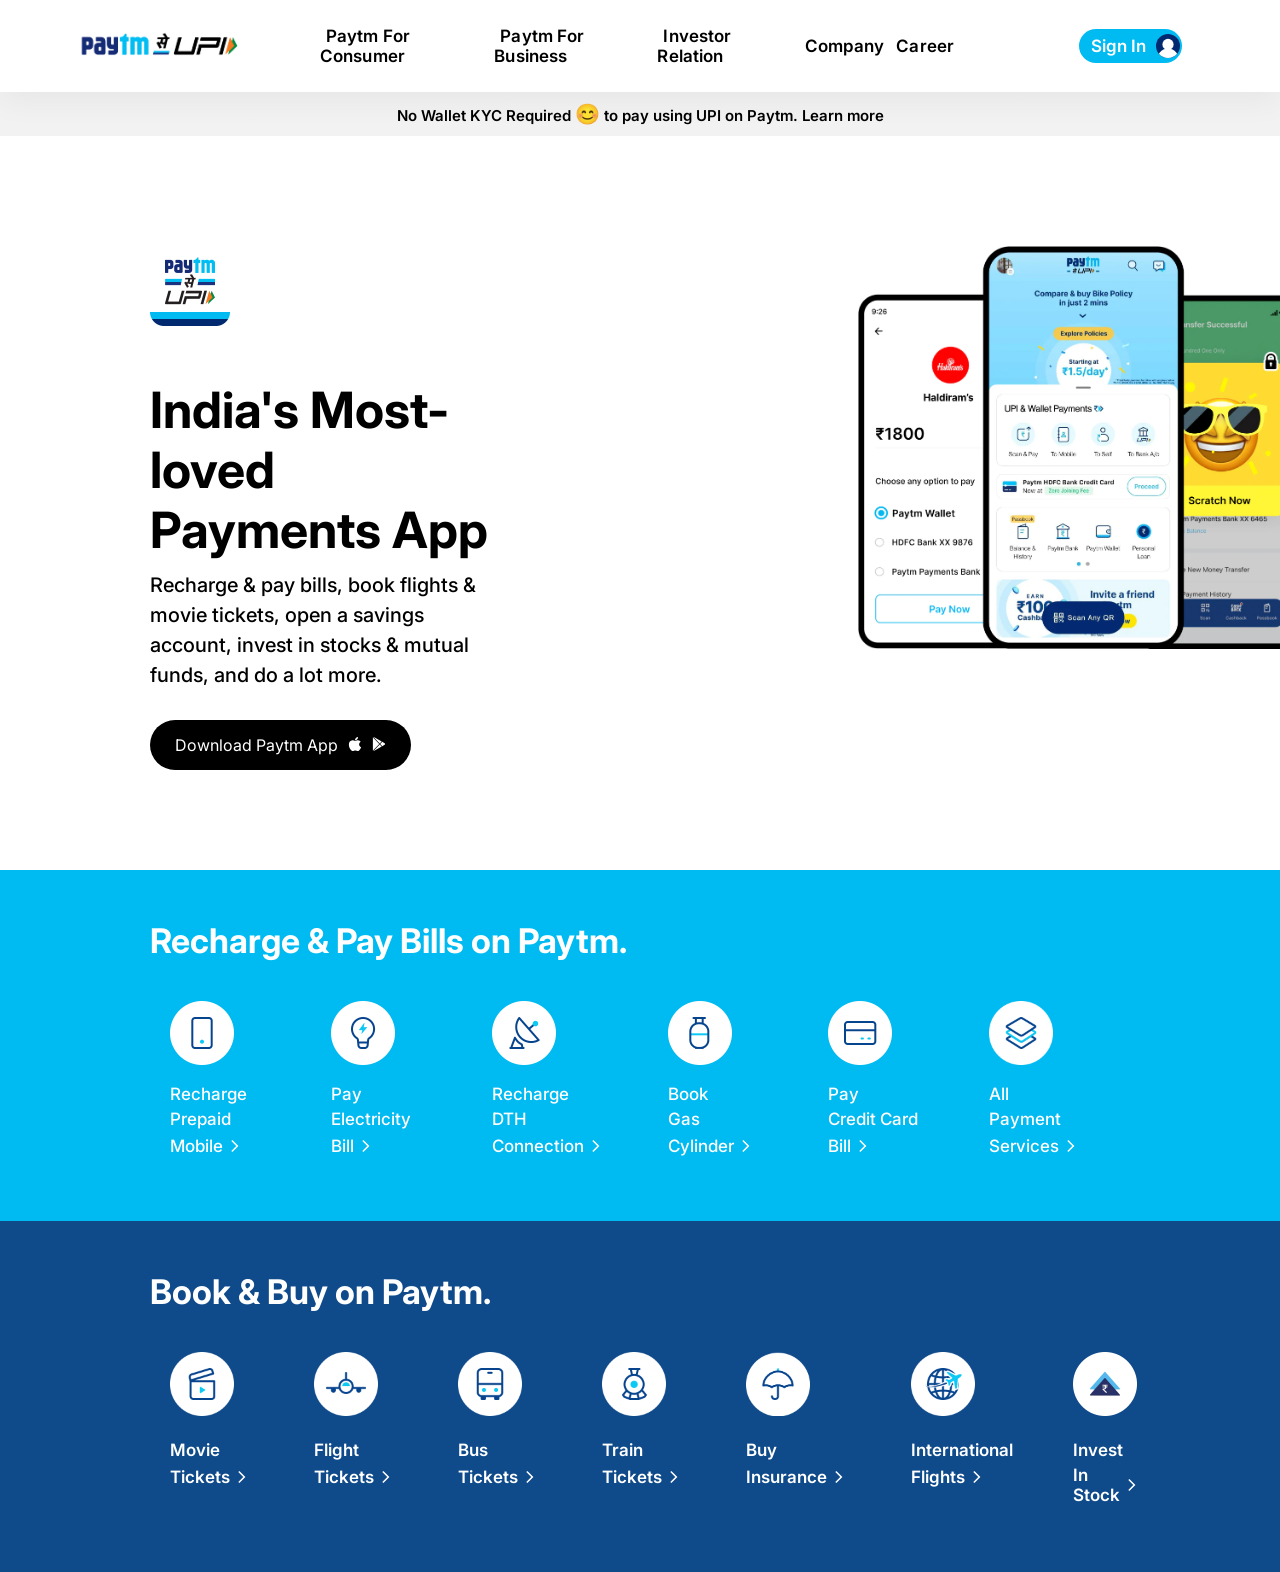
==== paytm-clone/index.html @ 00ead3c9 "first commit" ====
<!DOCTYPE html>
<html lang="en">
<head>
    <meta charset="UTF-8">
    <meta http-equiv="X-UA-Compatible" content="IE=edge">
    <meta name="viewport" content="width=device-width, initial-scale=1.0">
    <title>Paytm: Secure & Fast UPI Payments, Recharge Mobile & Pay Bills</title>
    <link rel="shortcut icon" href="media/favicon.ico" type="image/x-icon">
    <link rel="preconnect" href="https://fonts.googleapis.com">
    <link rel="preconnect" href="https://fonts.gstatic.com" crossorigin>
    <link href="https://fonts.googleapis.com/css2?family=Inter:wght@400;500;600;700&display=swap" rel="stylesheet">
    <link rel="stylesheet" href="css/index.css">
    <link rel="stylesheet" href="css/mobile.css">
</head>
<body>
    <header class="header">
        <div class="mob-back-drop"></div>
        <div class="logo">
            <button class="mob-menu-tog"><img src="media/menu-hamburgur.svg" alt="menu-hamburgur"></button>
            <a href="/">
                <img src="media/paytm_logo.png" alt="">
            </a>
        </div>
        <div class="menu">
            <div class="close-mob-btn">
                <button>X</button>
            </div>
            <ul class="menu-items">
                <li class="menu-item">
                    <a href="/">Paytm For Consumer</a>
                </li>
                <li class="menu-item">
                    <a href="/">Paytm For Business</a>
                </li>
                <li class="menu-item">
                    <a href="/">Investor Relation</a>
                </li>
                <li class="menu-item">
                    <a href="/">Company</a>
                </li>
                <li class="menu-item">
                    <a href="/">Career</a>
                </li>
            </ul>
            
        </div>
        <div class="account">
            <div class="signin-btn">
                <span>Sign In</span>
                <img src="media/account.svg" alt="">
            </div>
        </div>
    </header>
    <div class="no-wallet-kyc-info">
        No Wallet KYC Required <span class="emoji">😊</span> to pay using UPI on Paytm. <a href="#">Learn more</a>
    </div>
    <section class="hero-lending">
        <div class="hl-info">
            <div class="app-logo">
                <img src="media/app_logo.png" alt="">
            </div>
            <div class="promo-text">
                <h1 class="promo-heading">
                    India's Most-loved Payments App
                </h1>
                <p class="promo-desc">
                    Recharge & pay bills, book flights & movie tickets, open a savings account, invest in stocks & mutual funds, and do a lot more.
                </p>
                <button class="promo-cto">
                    <span>Download Paytm App</span>
                    <div>
                        <svg width="14" height="14" viewBox="0 0 14 16" fill="none" xmlns="http://www.w3.org/2000/svg"><path d="M11.6593 15.3557C10.7589 16.1979 9.76546 16.0666 8.81854 15.6695C7.81182 15.2644 6.89149 15.2388 5.82828 15.6695C4.50426 16.2203 3.80155 16.0602 3.00415 15.3557C-1.49786 10.8883 -0.833353 4.08311 4.28331 3.82691C5.52427 3.89096 6.39311 4.48821 7.12406 4.53785C8.21052 4.32489 9.25047 3.71483 10.4133 3.79489C11.8105 3.90377 12.8554 4.43538 13.5531 5.3913C10.6791 7.05657 11.3603 10.7073 14 11.7321C13.4717 13.0691 12.7939 14.3902 11.6576 15.3669L11.6593 15.3557ZM7.02439 3.77888C6.88982 1.79336 8.55939 0.160122 10.4798 0C10.7439 2.28974 8.32017 4.00305 7.02439 3.77888Z" fill="#fff"></path></svg>
                    </div>
                    <div>
                        <svg width="14" height="14" viewBox="0 0 14 16" fill="none" xmlns="http://www.w3.org/2000/svg"><path fill-rule="evenodd" clip-rule="evenodd" d="M0.088012 0.571735C0.0310801 0.726729 0 0.910797 0 1.121V14.8786C0 15.0894 0.0311427 15.2736 0.0881839 15.4286L7.32808 7.9997L0.088012 0.571735ZM0.590122 15.9564C0.85223 16.0466 1.18264 15.9995 1.54068 15.7912L10.0736 10.8165L7.83627 8.52109L0.590122 15.9564ZM10.7221 10.4391L13.3647 8.8987C14.2118 8.40415 14.2118 7.59609 13.3647 7.10217L10.7211 5.561L8.34443 7.99966L10.7221 10.4391ZM10.073 5.18317L1.54068 0.209061C1.18252 0.000250885 0.852017 -0.0466058 0.589868 0.0438429L7.83624 7.47828L10.073 5.18317Z" fill="#fff"></path></svg>
                    </div>
                </button>
            </div>
        </div>
        <div class="hl-img">
            <img src="media/hero_img.webp" alt="">
        </div>
    </section>
    
    <section class="paytm-services">
        <h2>Recharge & Pay Bills on Paytm.</h2>
        <ul class="payment-services">
            <li class="payment-service">
                <div class="ps-icon">
                    <img src="media/prepaid_recharge.png" alt="">
                </div>
                <div class="ps-type">
                    Recharge
                </div>
                <div class="ps-name">
                    Prepaid
                </div>
                <div class="ps-aname">
                    <span>Mobile</span><img src="media/arrow-right.svg" alt="">
                </div>
            </li>
            <li class="payment-service">
                <div class="ps-icon">
                   <img src="media/electricity_bill.png" alt=""> 
                </div>
                <div class="ps-type">
                    Pay
                </div>
                <div class="ps-name">
                    Electricity
                </div>
                <div class="ps-aname">
                    <span>Bill</span><img src="media/arrow-right.svg" alt="">
                </div>
            </li>
            <li class="payment-service">
                <div class="ps-icon">
                    <img src="media/dth_recharge.png" alt="">
                </div>
                <div class="ps-type">
                    Recharge
                </div>
                <div class="ps-name">
                    DTH
                </div>
                <div class="ps-aname">
                    <span>Connection</span><img src="media/arrow-right.svg" alt="">
                </div>
            </li>
            <li class="payment-service">
                <div class="ps-icon">
                    <img src="media/gas_bill.png" alt="">
                </div>
                <div class="ps-type">
                    Book
                </div>
                <div class="ps-name">
                    Gas
                </div>
                <div class="ps-aname">
                    <span>Cylinder</span><img src="media/arrow-right.svg" alt="">
                </div>
            </li>
            <li class="payment-service">
                <div class="ps-icon">
                    <img src="media/cc_bill.png" alt="">
                </div>
                <div class="ps-type">
                    Pay
                </div>
                <div class="ps-name">
                    Credit Card
                </div>
                <div class="ps-aname">
                    <span>Bill</span><img src="media/arrow-right.svg" alt="">
                </div>
            </li>
            <li class="payment-service">
                <div class="ps-icon">
                    <img src="media/all_service.png" alt="">
                </div>
                <div class="ps-type">
                    All
                </div>
                <div class="ps-name">
                    Payment
                </div>
                <div class="ps-aname">
                    <span>Services</span><img src="media/arrow-right.svg" alt="">
                </div>
            </li>
        </ul>
    </section>
    
    <section class="bnb-services">
        <h2>Book & Buy on Paytm.</h2>
        <ul class="bnb-list">
            <li class="bnb-service">
                <div class="bnbs-icon">
                    <img src="media/movie_ticket.png" alt="">
                </div>
                <div class="bnbs-name">
                    Movie
                </div>
                <div class="bnbs-aname">
                    <span>Tickets</span><img src="media/arrow-right.svg" alt="">
                </div>
            </li>
            <li class="bnb-service">
                <div class="bnbs-icon">
                    <img src="media/flight_booking.png" alt="">
                </div>
                <div class="bnbs-name">
                    Flight
                </div>
                <div class="bnbs-aname">
                    <span>Tickets</span><img src="media/arrow-right.svg" alt="">
                </div>
            </li>
            <li class="bnb-service">
                <div class="bnbs-icon">
                    <img src="media/bus_booking.png" alt="">
                </div>
                <div class="bnbs-name">
                    Bus
                </div>
                <div class="bnbs-aname">
                    <span>Tickets</span><img src="media/arrow-right.svg" alt="">
                </div>
            </li>
            <li class="bnb-service">
                <div class="bnbs-icon">
                    <img src="media/train_booking.png" alt="">
                </div>
                <div class="bnbs-name">
                    Train
                </div>
                <div class="bnbs-aname">
                    <span>Tickets</span><img src="media/arrow-right.svg" alt="">
                </div>
            </li>
            <li class="bnb-service">
                <div class="bnbs-icon">
                    <img src="media/insurance_booking.png" alt="">
                </div>
                <div class="bnbs-name">
                    Buy
                </div>
                <div class="bnbs-aname">
                    <span>Insurance</span><img src="media/arrow-right.svg" alt="">
                </div>
            </li>
            <li class="bnb-service">
                <div class="bnbs-icon">
                    <img src="media/international_flight.png" alt="">
                </div>
                <div class="bnbs-name">
                    International
                </div>
                <div class="bnbs-aname">
                    <span>Flights</span><img src="media/arrow-right.svg" alt="">
                </div>
            </li>
            <li class="bnb-service">
                <div class="bnbs-icon">
                    <img src="media/invest_pm.webp" alt="">
                </div>
                <div class="bnbs-name">
                    Invest
                </div>
                <div class="bnbs-aname">
                    <span>In Stock</span><img src="media/arrow-right.svg" alt="">
                </div>
            </li>
        </ul>
    </section>
    <!--
    <section class="ppi">
        <h1>Paytm Payment Instruments</h1>
        <div class="p-wallet">
            <div class="pw-info">
                <div class="pw-logo">
                    <img src="media/paytm_wallet.png" alt="">
                    <span>Paytm<br>Wallet</span>
                </div>
                <h1 class="pw-promo-heading">
                    The Fastest Way to<br> Pay In-store & Online.
                </h1>
                <p class="pw-promo-desc">
                    Load up your Paytm Wallet for free and make payments<br> in a jiffy at over 21 million stores, websites and apps.
                </p>
                <button class="promo-cto">
                    <span>Download Paytm App</span>
                    <div>
                        <svg width="14" height="16" viewBox="0 0 14 16" fill="none" xmlns="http://www.w3.org/2000/svg"><path d="M11.6593 15.3557C10.7589 16.1979 9.76546 16.0666 8.81854 15.6695C7.81182 15.2644 6.89149 15.2388 5.82828 15.6695C4.50426 16.2203 3.80155 16.0602 3.00415 15.3557C-1.49786 10.8883 -0.833353 4.08311 4.28331 3.82691C5.52427 3.89096 6.39311 4.48821 7.12406 4.53785C8.21052 4.32489 9.25047 3.71483 10.4133 3.79489C11.8105 3.90377 12.8554 4.43538 13.5531 5.3913C10.6791 7.05657 11.3603 10.7073 14 11.7321C13.4717 13.0691 12.7939 14.3902 11.6576 15.3669L11.6593 15.3557ZM7.02439 3.77888C6.88982 1.79336 8.55939 0.160122 10.4798 0C10.7439 2.28974 8.32017 4.00305 7.02439 3.77888Z" fill="#fff"></path></svg>
                    </div>
                    <div>
                        <svg width="14" height="16" viewBox="0 0 14 16" fill="none" xmlns="http://www.w3.org/2000/svg"><path fill-rule="evenodd" clip-rule="evenodd" d="M0.088012 0.571735C0.0310801 0.726729 0 0.910797 0 1.121V14.8786C0 15.0894 0.0311427 15.2736 0.0881839 15.4286L7.32808 7.9997L0.088012 0.571735ZM0.590122 15.9564C0.85223 16.0466 1.18264 15.9995 1.54068 15.7912L10.0736 10.8165L7.83627 8.52109L0.590122 15.9564ZM10.7221 10.4391L13.3647 8.8987C14.2118 8.40415 14.2118 7.59609 13.3647 7.10217L10.7211 5.561L8.34443 7.99966L10.7221 10.4391ZM10.073 5.18317L1.54068 0.209061C1.18252 0.000250885 0.852017 -0.0466058 0.589868 0.0438429L7.83624 7.47828L10.073 5.18317Z" fill="#fff"></path></svg>
                    </div>
                </button>
            </div>
            <div class="pw-hero-img">
                <img src="media/wallet_hero.webp" alt="">
            </div>
        </div>
        <div class="p-wallet">
            <div class="pw-info">
                <div class="pw-logo">
                    <img src="media/upi_money_transfer.png" alt="">
                    <span>UPI Money<br>Transfer</span>
                </div>
                <h1 class="pw-promo-heading">
                    Pay anyone directly<br>from your bank<br>account.
                </h1>
                <p class="pw-promo-desc">
                    Pay anyone, everywhere. Make contactless & secure<br> payments in-stores or online using Paytm Wallet or<br> Directly from your Bank Account. Plus, send & receive<br> money from anyone.
                </p>
                <button class="promo-cto">
                    <span>Download Paytm App</span>
                    <div>
                        <svg width="14" height="16" viewBox="0 0 14 16" fill="none" xmlns="http://www.w3.org/2000/svg"><path d="M11.6593 15.3557C10.7589 16.1979 9.76546 16.0666 8.81854 15.6695C7.81182 15.2644 6.89149 15.2388 5.82828 15.6695C4.50426 16.2203 3.80155 16.0602 3.00415 15.3557C-1.49786 10.8883 -0.833353 4.08311 4.28331 3.82691C5.52427 3.89096 6.39311 4.48821 7.12406 4.53785C8.21052 4.32489 9.25047 3.71483 10.4133 3.79489C11.8105 3.90377 12.8554 4.43538 13.5531 5.3913C10.6791 7.05657 11.3603 10.7073 14 11.7321C13.4717 13.0691 12.7939 14.3902 11.6576 15.3669L11.6593 15.3557ZM7.02439 3.77888C6.88982 1.79336 8.55939 0.160122 10.4798 0C10.7439 2.28974 8.32017 4.00305 7.02439 3.77888Z" fill="#fff"></path></svg>
                    </div>
                    <div>
                        <svg width="14" height="16" viewBox="0 0 14 16" fill="none" xmlns="http://www.w3.org/2000/svg"><path fill-rule="evenodd" clip-rule="evenodd" d="M0.088012 0.571735C0.0310801 0.726729 0 0.910797 0 1.121V14.8786C0 15.0894 0.0311427 15.2736 0.0881839 15.4286L7.32808 7.9997L0.088012 0.571735ZM0.590122 15.9564C0.85223 16.0466 1.18264 15.9995 1.54068 15.7912L10.0736 10.8165L7.83627 8.52109L0.590122 15.9564ZM10.7221 10.4391L13.3647 8.8987C14.2118 8.40415 14.2118 7.59609 13.3647 7.10217L10.7211 5.561L8.34443 7.99966L10.7221 10.4391ZM10.073 5.18317L1.54068 0.209061C1.18252 0.000250885 0.852017 -0.0466058 0.589868 0.0438429L7.83624 7.47828L10.073 5.18317Z" fill="#fff"></path></svg>
                    </div>
                </button>
            </div>
            <div class="pw-hero-img">
                <img src="media/upi_hero.webp" alt="">
            </div>
        </div>
        <div class="p-wallet">
            <div class="pw-info">
                <div class="pw-logo postpaid">
                    <img src="media/postpaid.webp" alt="">
                </div>
                <h1 class="pw-promo-heading">
                    Want it?<br>No more waiting for it.
                </h1>
                <p class="pw-promo-desc">
                    With Paytm Postpaid, your wishlist doesn't have to be<br>on the waitlist. Shop for the things you want today and<br>pay for them next month.
                </p>
                <button class="postpaid-cto">
                    <span>Learn More</span>
                    <img src="media/arrow-right.svg" alt="">
                </button>
            </div>
            <div class=" postpaid_hero">
                <img src="media/postpaid_hero.webp" alt="">
            </div>
        </div>
        <div class="ccs">
            <div class="cc">
                <div class="cc-logo">
                    <img src="media/hdfc_paytm_logo.png" alt="">
                </div>
                <h1 class="cc-promo-heading">
                    Unlimitted Cashback<br>Every Time
                </h1>
                <p class="cc-promo-desc">
                    Paytm HDFC Bank Select Credit Card. A card<br> with assured Cashback and incredible offers.
                </p>
                <img src="media/hdfc_paytm.webp" alt="" class="cc-promo-cover">
            </div>
            
            <div class="cc">
                <div class="cc-logo sbi_paytm">
                    <img src="media/sbi_paytm_logo.png" alt="">
                </div>
                <h1 class="cc-promo-heading">
                    India's Most<br>Sincere Credit Card
                </h1>
                <p class="cc-promo-desc">
                    Paytm SBI Card and Paytm SBI Card SELECT<br>With Intelligent Features & Great Rewards that Never Expire
                </p>
                <img src="media/sbi_paytm.webp" alt="" class="cc-promo-cover">
            </div>
        </div>
    </section> -->
    <script src="js/responsive.js"></script>
</body>
</html>
---- paytm-clone/css/index.css ----
*{
    margin: 0;
    padding: 0;
    box-sizing: border-box;
}
a{
    text-decoration: none;
    color: #000;
}
span, a, h1, h2, h3, h4, h5, div, h6{
    font-family: "Inter", sans-serif;
}
::-webkit-scrollbar{
    width: 6px;
}
::-webkit-scrollbar-track{
    background: transparent;
}
::-webkit-scrollbar-thumb{
    background: #00baf2;
    border-radius: 10px;
}
.header{
    height: 92px;
    display: flex;
    box-shadow: 0 10px 30px rgba(0, 0, 0, 0.05);
}
.logo{
    width: 25%;
    display: flex;
    align-items: center;
    justify-content: center;
}
.logo img{
    max-width: 180px;
}
.menu{
    width: 50%;
    display: flex;
    align-items: center;
}
.close-mob-btn {
    display: none;
}
.mob-menu-tog{
    display: none;
}
.menu-items{
    list-style-type: none;
    display: flex;
    justify-content: space-evenly;
    align-items: center;
    width: 100%;
}
.menu-item a{
    font-size: 17px;
    letter-spacing: 0.1px;
    font-weight: 600;
    padding: 6px;
}
.account{
    width: 25%;
    display: flex;
    align-items: center;
    justify-content: center;
}
.account .signin-btn{
    background-color: #00baf2;
    border-radius: 20px;
    display: flex;
    align-items: center;
    padding: 2px;
    margin-left: 20px;
}
.signin-btn span{
    display: block;
    padding: 5px 10px;
    font-size: 17px;
    color: #fff;
    font-weight: 600;
}
.signin-btn img{
    height: 24px;
    width: 24px;
}
.account .signin-btn:hover{
    background-color: #002970;
}
.no-wallet-kyc-info{
    width: 100%;
    text-align: center;
    background-image: linear-gradient(rgba(0, 0, 0, 0.05), rgba(0, 0,0, 0.05));
    padding: 10px 0;
    font-weight: 600;
    font-size: 15px;
}
.emoji{
    font-size: 20px;
}
.hero-lending{
    display: flex;
    margin-bottom: 100px;
}
.hl-info, .hl-img{
    width: 50%;
}
.hl-info{
    padding: 0 150px;
    padding-top: 110px;
}
.app-logo{
    padding-bottom: 50px;   
}
.app-logo img{
    max-height: 80px;
}

.promo-heading{
    font-size: 50px;
    font-weight: 700;
    margin-bottom: 10px;
}
.promo-desc{
    font-size: 20px;
    font-weight: 500;
    line-height: 30px;
    margin-bottom: 30px;
}
.promo-cto{
    border:none;
    background-color: #000;
    color: #fff;
    padding: 10px 20px;
    height: 50px;
    border-radius: 50px;
    display: flex;
    align-items: center;
}
.promo-cto svg, .promo-cto span{
    margin: 0 5px;
}
.promo-cto span{
    font-size: 16px;
}
.hl-img{
    position: relative;
}
.hl-img img{
    position: absolute;
    width: 66%;
    top: 110px;
    right: 0;
}
.paytm-services{
    padding: 50px 150px;
    background-color: #00baf2;
    color: #fff;
}
.paytm-services h2, .bnb-services h2{
    margin-bottom: 30px;
    font-size: 34px;
}
.payment-services{
    list-style-type: none;
    display: flex;
}
.payment-service, .bnb-service{
    height: 180px;
    width: 180px;
    border-radius: 10px;
    margin-right: 20px;
    padding: 10px 20px;
}
.payment-service:hover{
    background-color: #00afe3;
    cursor: pointer;
}
.ps-icon{
    margin-bottom: 15px;
}
.ps-icon img{
    height: 64px;
    width: 64px;
}
.ps-type, .ps-name, .ps-aname, .bnbs-aname, .bnbs-name{
    font-size: 17px;
    font-weight: 500;
    margin-bottom: 5px;
}
.ps-aname{
    display: flex;
    align-items: center;
}
.ps-aname img{
    height: 24px;
}
.bnb-services{
    background-color: #0f4a8a;
    padding: 50px 150px;
    color: #fff;
}
.bnb-list{
    list-style-type: none;
    display: flex;

}
.bnb-service:hover{
    background-color: #0d3e80;
    cursor: pointer;
}
.bnbs-icon{
    margin-bottom: 20px;
}
.bnbs-icon img{
    height: 64px;
    width: 64px;
}
.bnbs-aname{
    display: flex;
    align-items: center;
}
.bnbs-name, .bnbs-aname{
    font-weight: 600;
}
.bnbs-aname img{
    height: 24px;
}
.ppi{
    padding: 80px 180px;
    background-color: #f5f7fa;
}
.ppi > h1{
    font-size: 48px;
}
.p-wallet, .ccs{
    display: flex;
    padding: 100px;
    background-color: #fff;
    margin: 50px 0;
}
.pw-info{
    width: 45%;
    padding: 0 5px;
}
.pw-hero-img{
    width: 50%;
    position: relative;
}
.pw-logo{
    display: flex;
    align-items: center;
    margin-bottom: 50px;
}
.pw-logo img{
    width: 80px;
    margin-right: 20px;
}
.pw-logo span{
    font-size: 16px;
    font-weight: 600;
}
.pw-promo-heading{
    font-size: 36px;
    font-weight: 700;
    margin-bottom: 30px;
}
.pw-promo-desc{
    font-size: 16px;
    font-weight: 500;
    margin-bottom: 30px;
}
.pw-hero-img img{
    width: 100%;
    left: 20px;
}
.postpaid img{
    height: 80px;
    width: auto;
}
.postpaid_hero{
    display: flex;
    width: 55%;
    justify-content: center;
    position: relative;
}
.postpaid_hero img{
    width: 433px;
    height: 500px;
    position: absolute;
    top: -50px;
    right: -30px;
}
.postpaid-cto{
    background-color: #002970;
    border:none;
    padding: 12px 16px;
    border-radius: 30px;
    display: flex;
    align-items: center;
}
.postpaid-cto span{
    font-size: 20px;
    color: #fff;
    margin-right: 10px;
}
.postpaid-cto img{
    height: 24px;
}
.ccs{
    background-color: #f5f7fa;
    justify-content: space-between;
    padding: 0;
}
.cc{
    width: 50%;
    background-color: #fff;
    padding: 36px;
}
.cc:nth-child(1){
    margin-right: 48px;
}
.cc-logo img{
    width: 190px;
}
.cc-promo-heading{
    font-size: 34px;
    margin: 30px 0;
}
.cc-promo-desc{
    font-size: 17px;
    font-weight: 500;
    line-height: 30px;
}
.cc-promo-cover{
    width: 100%;
}
.sbi_paytm{
    margin-top: 50px;
}
---- paytm-clone/css/mobile.css ----
@media screen and (max-width: 600px){
    .mob-back-drop{
        position: fixed;
        top: 0;
        height: 100vh;
        width: 100vw;
        background-color: white;
        display: none;
        z-index: 9;
    }
    .header{
        height: 50px;
    }
    .logo{
        width: 50%;
        justify-content: flex-start;
        padding-left: 30px;
    }
    .logo img{
        max-width: 150px;
    }
    .mob-menu-tog{
        display: flex;
        background-color: transparent;
        border: none;
        z-index: 10;
    }
    .mob-menu-tog img{
        height: 26px;
    }
    .menu{
        position: fixed;
        width: 0;
        flex-direction: column;
        padding: 100px;
        align-items: center;
        visibility: hidden;
        background-color: white;
        z-index: 11;
    }
    .close-mob-btn{
        margin-top: -80px;
        margin-left: -80px;
    }
    .close-mob-btn button{
        border: none;
        background-color: transparent;
        font-size: 1.5rem;
        color: rgb(99, 99, 99);
    }
    .menu-items{
        width: 100%;
        flex-direction: column;
        align-items: flex-start;
    }
    .menu-item {
        width: 200px;
        margin: 5px 0;
    }
    .account{
        width: 50%;
        justify-content: flex-end;
    }
    .account .signin-btn{
        margin-right: 20px;
    }
    .signin-btn span{
        font-size: 14px;
    }
    .no-wallet-kyc-info{
        font-size: 12px;
    }
    .hero-lending{

    }
    .hl-info{
        padding: 0 30px;
        margin: 30px 0;
        width: 65%;
    }
    .hl-img{
        width: 40%;
    }
    .hl-img img{
        width: 100%;
    }
    .app-logo{
        padding: 30px 0;
    }
    .app-logo img{
        max-width: 50px;
        z-index: -9;
    }
    .promo-heading{
        font-size: 30px;
    }
    .promo-desc{
        font-size: 14px;
        line-height: 18px;
    }
    .promo-cto{
        height: 30px;
        padding: 10px;
    }
    .promo-cto span{
        font-size: 12px;
    }
    .paytm-services, .bnb-services{
        padding: 30px;
    }
    .paytm-services h2,
    .bnb-services h2{
        font-size: 26px;
    }
    .payment-service{
        width: 80px;
        height: 90px;
    }
    .ps-icon, .bnbs-icon{
        margin-bottom: 6px;
    }
    .ps-icon img,.bnbs-icon img{
        height: 25px;
        width: 25px;
    }
    .ps-type, .ps-name, .ps-aname, .bnbs-aname, .bnbs-name{
        font-size: 12px;
        margin-bottom: 2px;
    }
    .payment-service:nth-child(5),
    .payment-service:nth-child(6){
        display: none;
    }
    .ps-aname img, .bnbs-aname img{
        height: 14px;
        width: 14px;
    }
    .bnb-service{
        height: 90px;
        width: 80px;
    }
    .bnb-service:nth-child(5),
    .bnb-service:nth-child(6),
    .bnb-service:nth-child(7){
        display: none;
    }

}

@media screen and (max-width: 420px) {
    .no-wallet-kyc-info{
        padding: 10px 30px;
    }
    .hero-lending{
        margin-bottom: 30px;
    }
    .hl-img{
        display: none;
    }
    .hl-info{
        width: 100%;
    }
    .promo-cto{
        width: 70%;
        display: flex;
        justify-content: center;
    }
    .paytm-services h2,
    .bnb-services h2{
        font-size: 20px;
    }
    .payment-service:nth-child(5){
        display: none;
    }
}
@media screen and (max-width: 390px) {
    .payment-service:nth-child(4),
    .bnb-service:nth-child(4){
        display: none;
    }
}
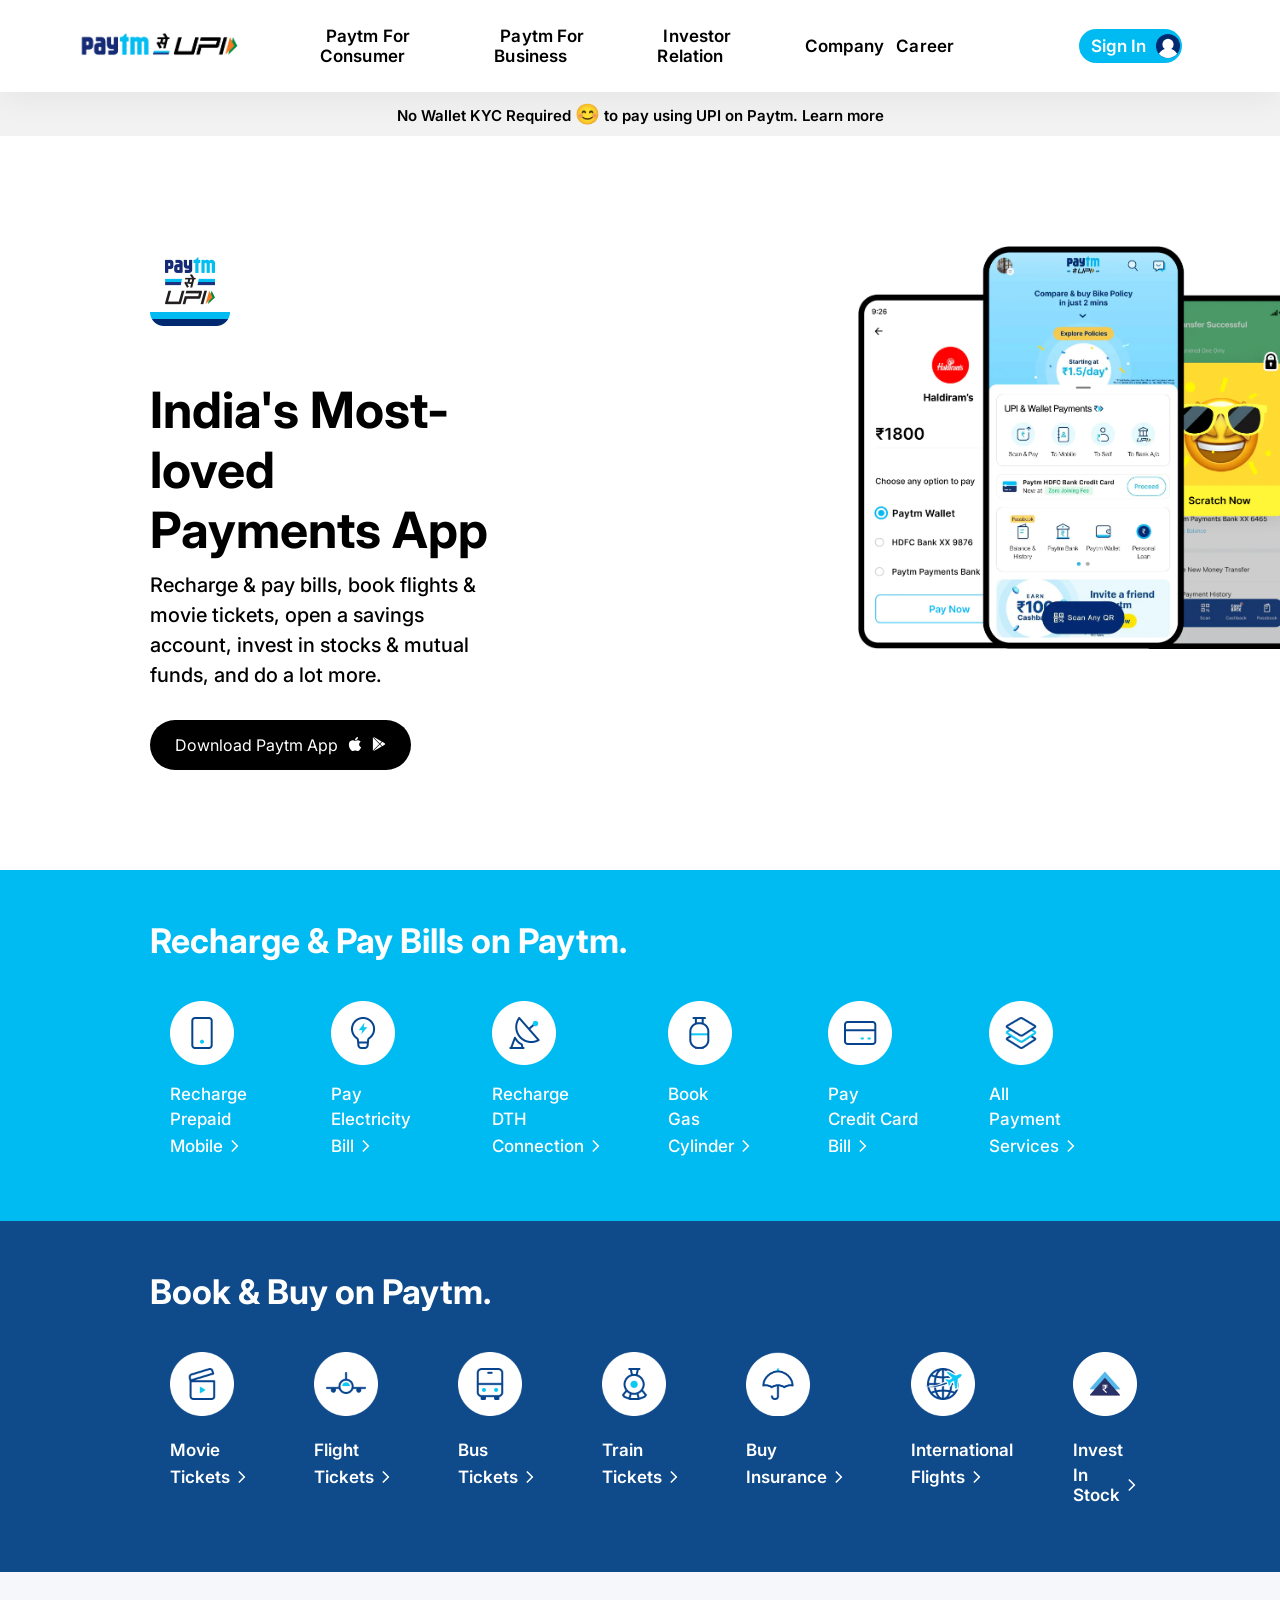
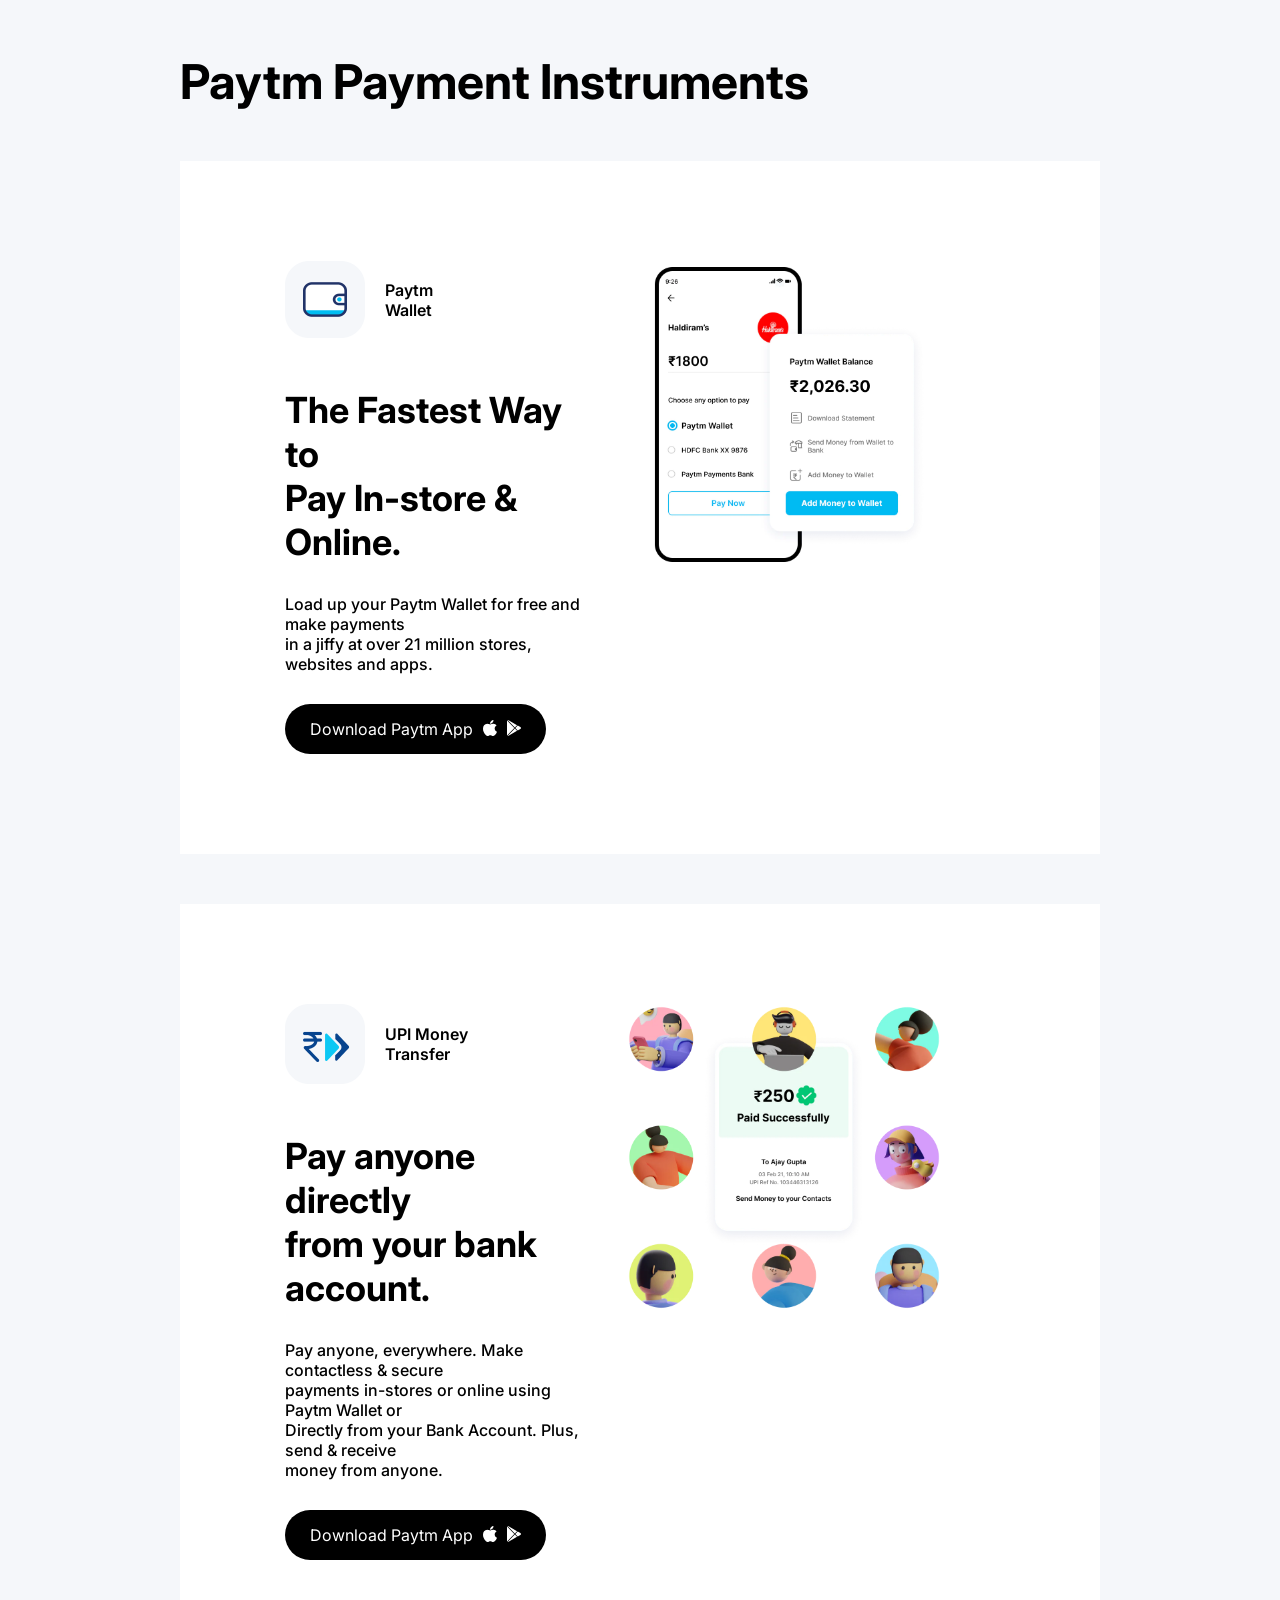
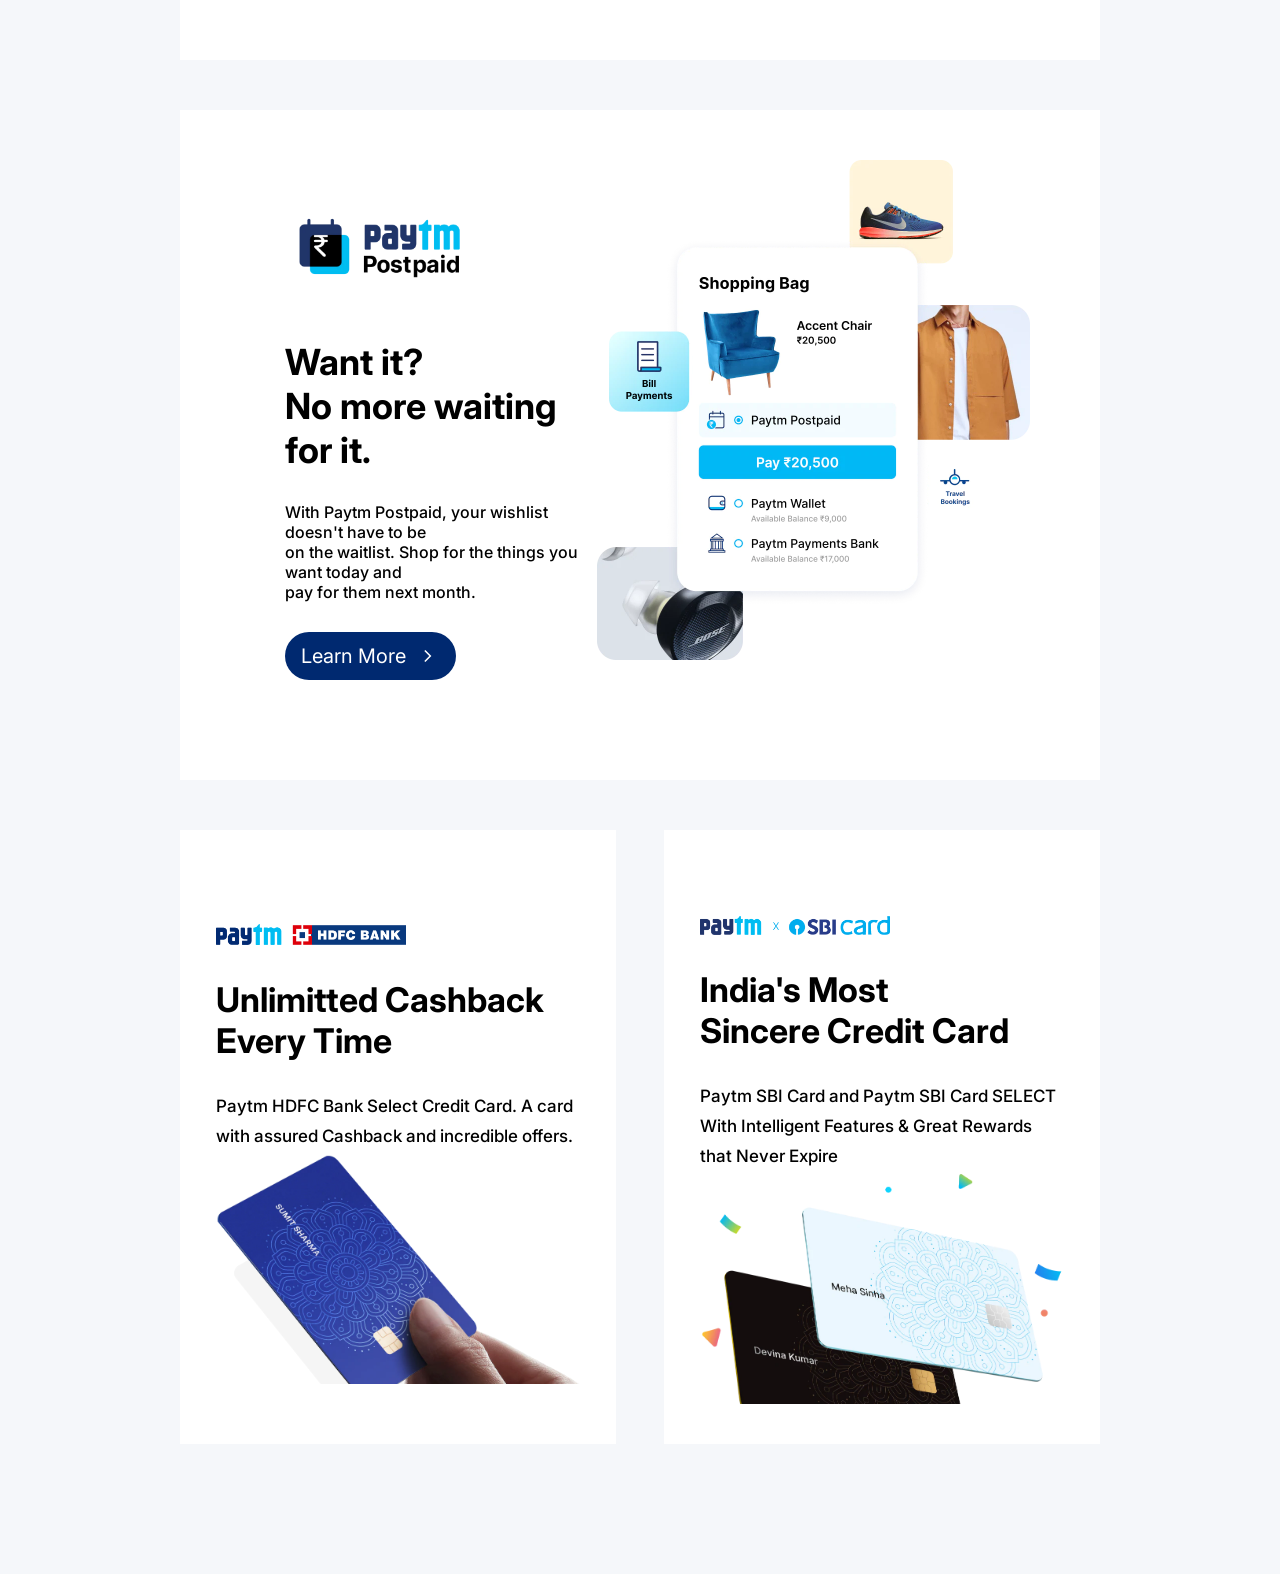
==== commit 442c4dba: ""second commit"" ====
--- a/paytm-clone/index.html
+++ b/paytm-clone/index.html
@@ -17,7 +17,7 @@
         <div class="mob-back-drop"></div>
         <div class="logo">
             <button class="mob-menu-tog"><img src="media/menu-hamburgur.svg" alt="menu-hamburgur"></button>
-            <a href="/">
+            <a href="/paytm-clone/">
                 <img src="media/paytm_logo.png" alt="">
             </a>
         </div>
@@ -254,7 +254,7 @@
             </li>
         </ul>
     </section>
-    <!--
+    
     <section class="ppi">
         <h1>Paytm Payment Instruments</h1>
         <div class="p-wallet">
@@ -356,7 +356,7 @@
                 <img src="media/sbi_paytm.webp" alt="" class="cc-promo-cover">
             </div>
         </div>
-    </section> -->
+    </section>
     <script src="js/responsive.js"></script>
 </body>
 </html>
--- a/paytm-clone/css/mobile.css
+++ b/paytm-clone/css/mobile.css
@@ -99,8 +99,9 @@
         line-height: 18px;
     }
     .promo-cto{
-        height: 30px;
+        height: 40px;
         padding: 10px;
+        font-weight: 600;
     }
     .promo-cto span{
         font-size: 12px;
@@ -143,6 +144,27 @@
     .bnb-service:nth-child(6),
     .bnb-service:nth-child(7){
         display: none;
+    }
+    .ppi{
+        padding: 40px;
+    }
+    .ppi > h1{
+        font-size: 26px;
+    }
+    .p-wallet, .ccs{
+        margin: 30px 0;
+        flex-direction: column-reverse;
+        padding: 0;
+    }
+    .pw-info, .pw-hero-img{
+        width: 100%;
+    }
+    .pw-logo{
+        margin: 30px 0;
+    }
+    .pw-info h1{
+        font-size: 28px;
+        margin-bottom: 15px;
     }
 
 }
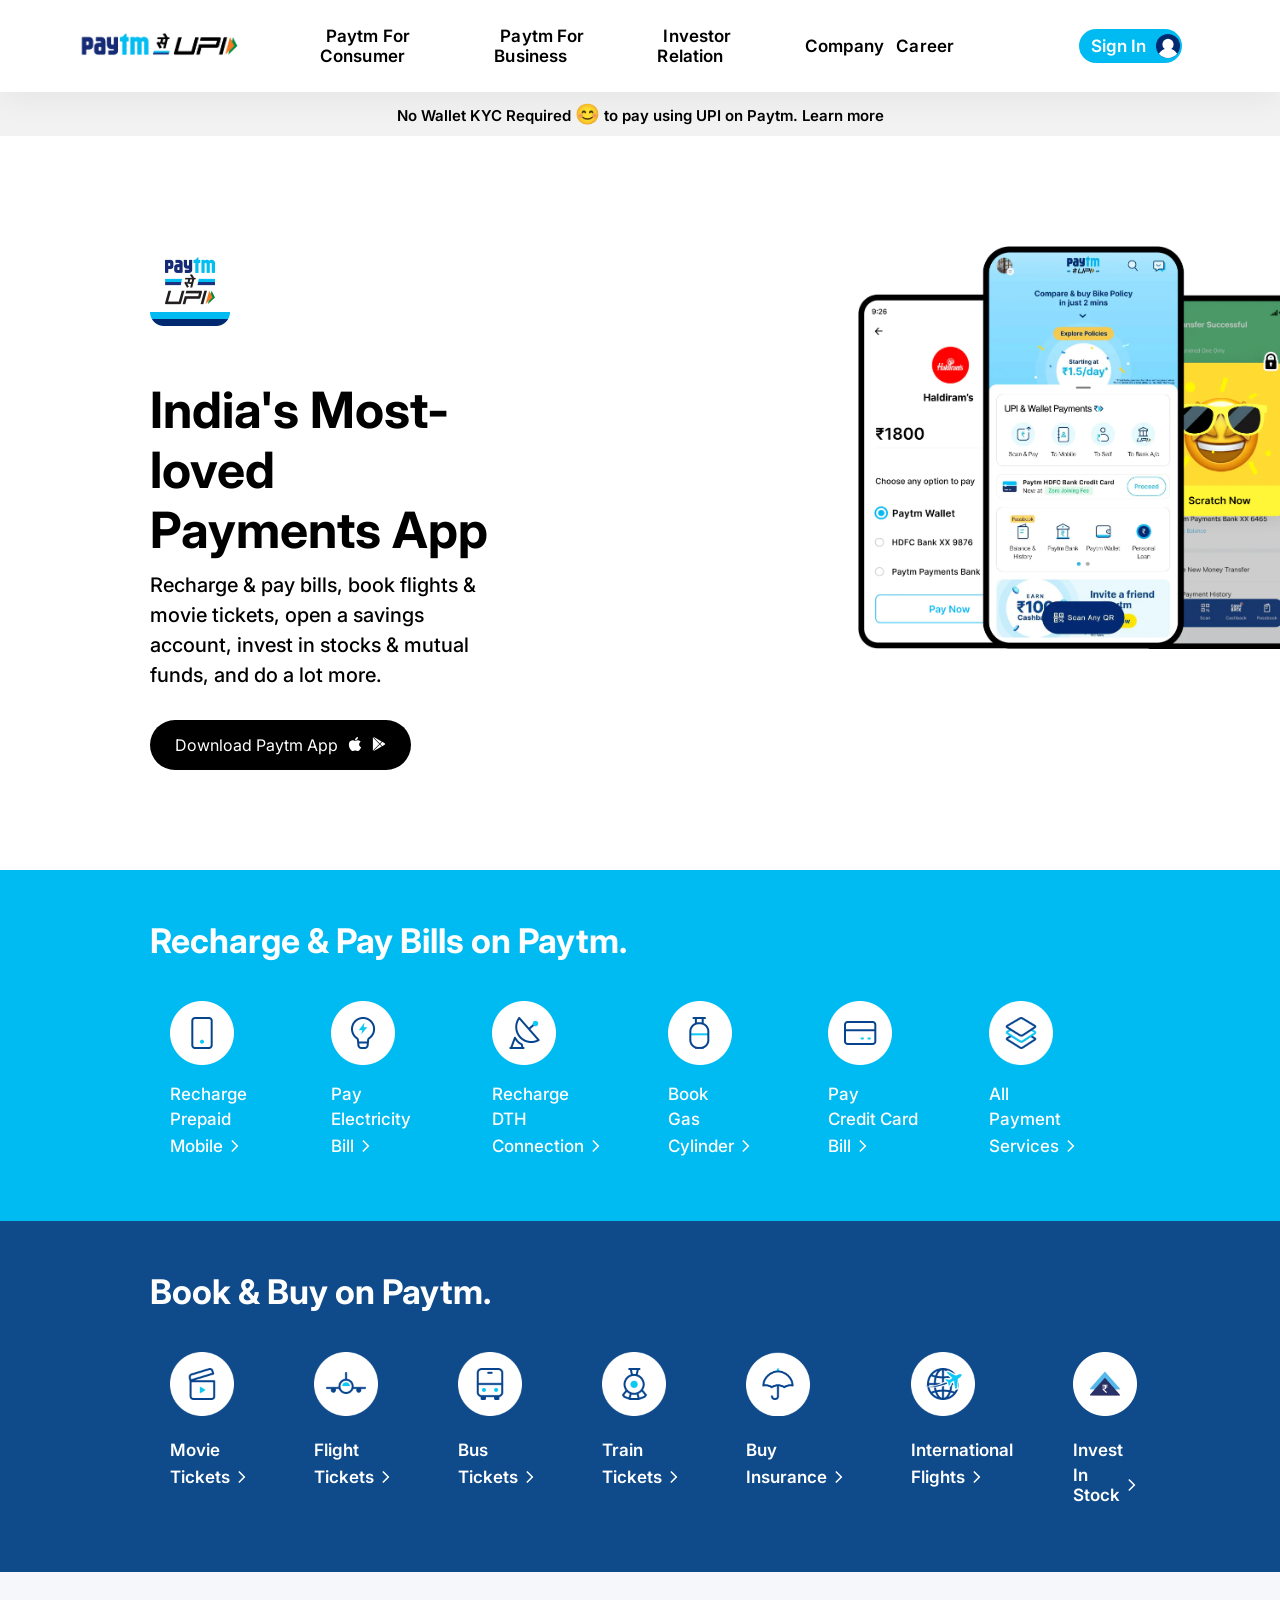
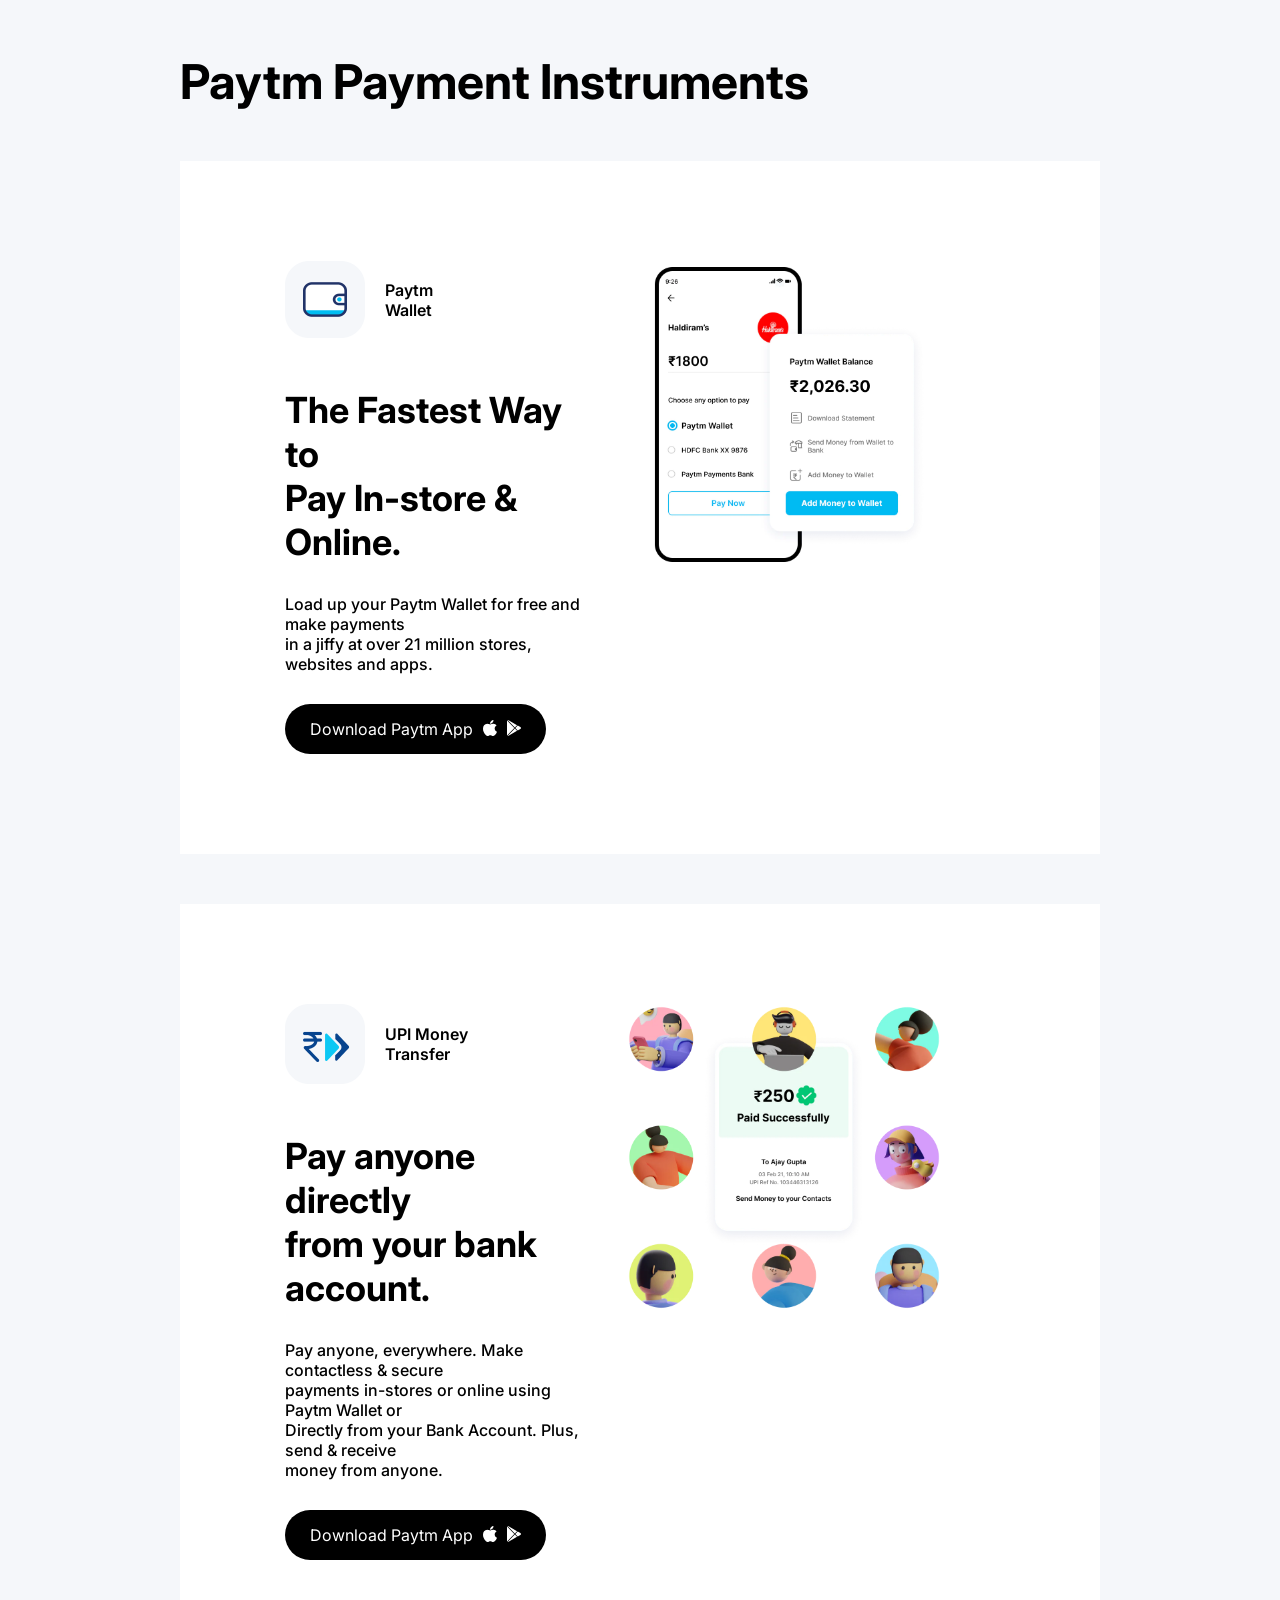
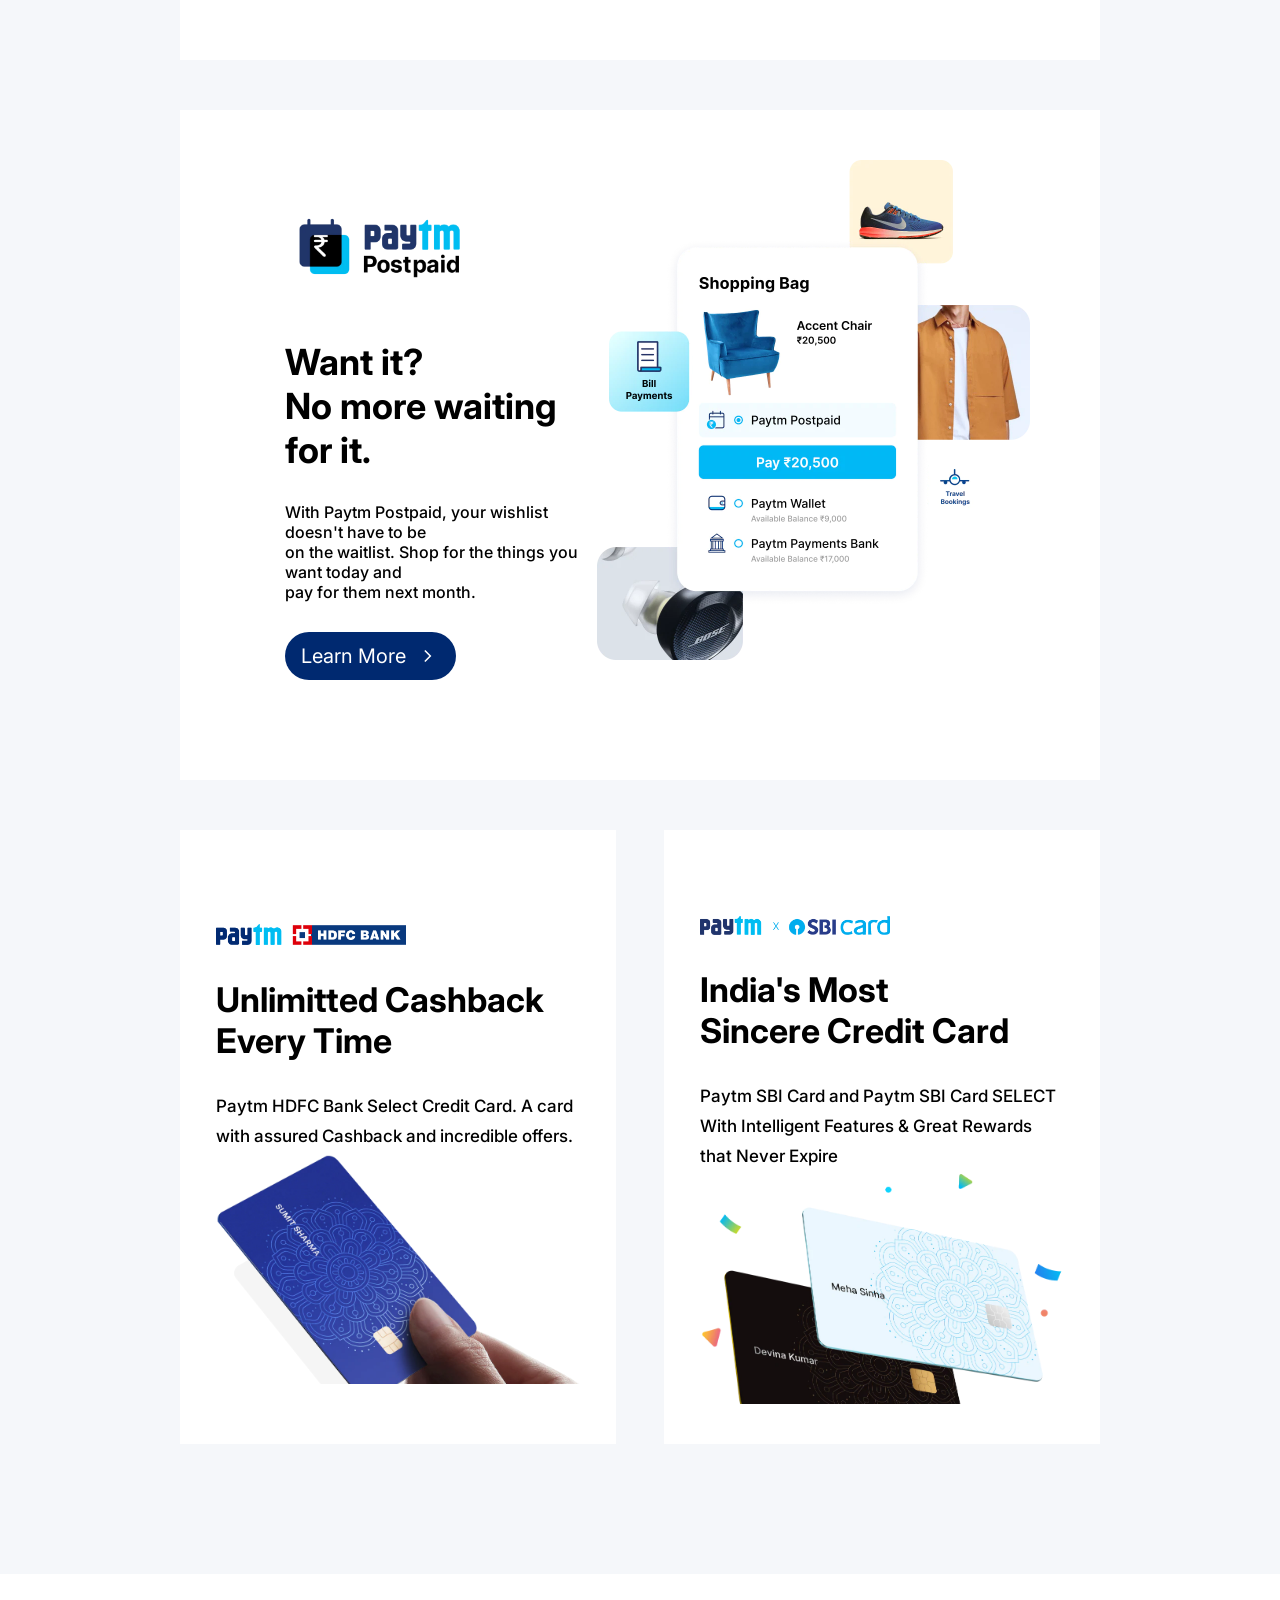
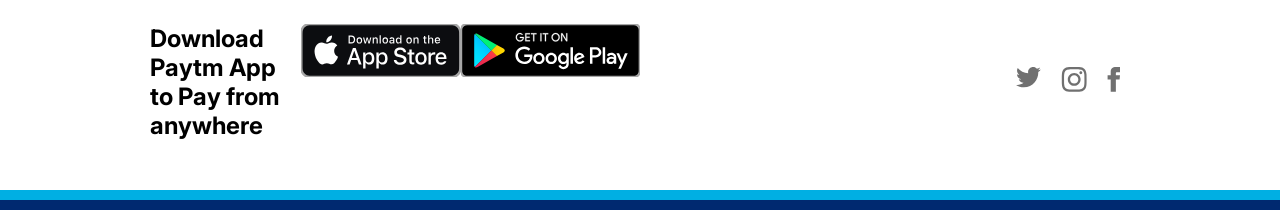
==== commit 61b96768: ""new n+ 2 commit"" ====
--- a/paytm-clone/index.html
+++ b/paytm-clone/index.html
@@ -290,7 +290,7 @@
                     <span>UPI Money<br>Transfer</span>
                 </div>
                 <h1 class="pw-promo-heading">
-                    Pay anyone directly<br>from your bank<br>account.
+                    Pay anyone directly<br> from your bank<br> account.
                 </h1>
                 <p class="pw-promo-desc">
                     Pay anyone, everywhere. Make contactless & secure<br> payments in-stores or online using Paytm Wallet or<br> Directly from your Bank Account. Plus, send & receive<br> money from anyone.
@@ -315,7 +315,7 @@
                     <img src="media/postpaid.webp" alt="">
                 </div>
                 <h1 class="pw-promo-heading">
-                    Want it?<br>No more waiting for it.
+                    Want it?<br> No more waiting for it.
                 </h1>
                 <p class="pw-promo-desc">
                     With Paytm Postpaid, your wishlist doesn't have to be<br>on the waitlist. Shop for the things you want today and<br>pay for them next month.
@@ -351,12 +351,30 @@
                     India's Most<br>Sincere Credit Card
                 </h1>
                 <p class="cc-promo-desc">
-                    Paytm SBI Card and Paytm SBI Card SELECT<br>With Intelligent Features & Great Rewards that Never Expire
+                    Paytm SBI Card and Paytm SBI Card SELECT<br> With Intelligent Features & Great Rewards that Never Expire
                 </p>
                 <img src="media/sbi_paytm.webp" alt="" class="cc-promo-cover">
             </div>
         </div>
     </section>
+    <footer class="footer">
+        <div class="footer--app-info">
+            <h2 class="app-info-heading">Download Paytm App to Pay from anywhere</h2>
+            <div class="play-store-icon">
+                <img src="media/downloadApple.svg" alt="">
+            </div>
+            <div class="play-store-icon">
+                <img src="media/downloadGoogle.svg" alt="">
+            </div>
+        </div>
+        <div class="footer--social">
+            <div class="social-icon"><img src="media/twitter.svg" alt=""></div>
+            <div class="social-icon"><img src="media/instagram.svg" alt=""></div>
+            <div class="social-icon"><img src="media/facebook.svg" alt=""></div>
+        </div>
+    </footer>
+    <div class="brand-color light-blue"></div>
+    <div class="brand-color dark-blue"></div>
     <script src="js/responsive.js"></script>
 </body>
 </html>
--- a/paytm-clone/css/index.css
+++ b/paytm-clone/css/index.css
@@ -336,4 +336,36 @@
 }
 .sbi_paytm{
     margin-top: 50px;
+}
+
+.footer{
+    padding: 50px 150px;
+    display: flex;
+    align-items: center;
+}
+.footer--app-info{
+    display: flex;
+    justify-content: flex-start;
+    width: 50%;
+}
+.footer--app-info h2{
+    width: 300px;
+}
+.footer--social{
+    display: flex;
+    justify-content: flex-end;
+    width: 50%;
+}
+.footer .social-icon{
+    margin: 0 10px;
+}
+.brand-color{
+    width: 100%;
+    height: 10px;
+}
+.brand-color.light-blue{
+    background-color: #00afe3;
+}
+.brand-color.dark-blue{
+    background-color: #002970;
 }
--- a/paytm-clone/css/mobile.css
+++ b/paytm-clone/css/mobile.css
@@ -154,9 +154,9 @@
     .p-wallet, .ccs{
         margin: 30px 0;
         flex-direction: column-reverse;
-        padding: 0;
-    }
-    .pw-info, .pw-hero-img{
+        padding: 0 10px;
+    }
+    .pw-info,.cc, .pw-hero-img{
         width: 100%;
     }
     .pw-logo{
@@ -166,7 +166,32 @@
         font-size: 28px;
         margin-bottom: 15px;
     }
-
+    .pw-info h1 br{
+        display: none;
+        margin-right: 5px;
+    }
+    .pw-info .promo-cto{
+        width: 50%;
+        margin-bottom: 20px;
+        display: flex;
+        justify-content: center;
+        align-items: center;
+    }
+    .pw-promo-desc br{
+        display: none;
+    }
+    .postpaid_hero{
+        position: static;
+    }
+    .postpaid_hero img{
+        position: static;
+    }
+    .cc{
+        padding: 20px;
+    }
+    .cc-promo-desc br{
+       display: none; 
+    }
 }
 
 @media screen and (max-width: 420px) {
@@ -194,10 +219,19 @@
     .payment-service:nth-child(5){
         display: none;
     }
+    .pw-info .promo-cto{
+        width: 80%;
+    }
+    .postpaid_hero img{
+        position: static;
+    }
 }
 @media screen and (max-width: 390px) {
     .payment-service:nth-child(4),
     .bnb-service:nth-child(4){
         display: none;
     }
+    .postpaid_hero img{
+        position: static;
+    }
 }
